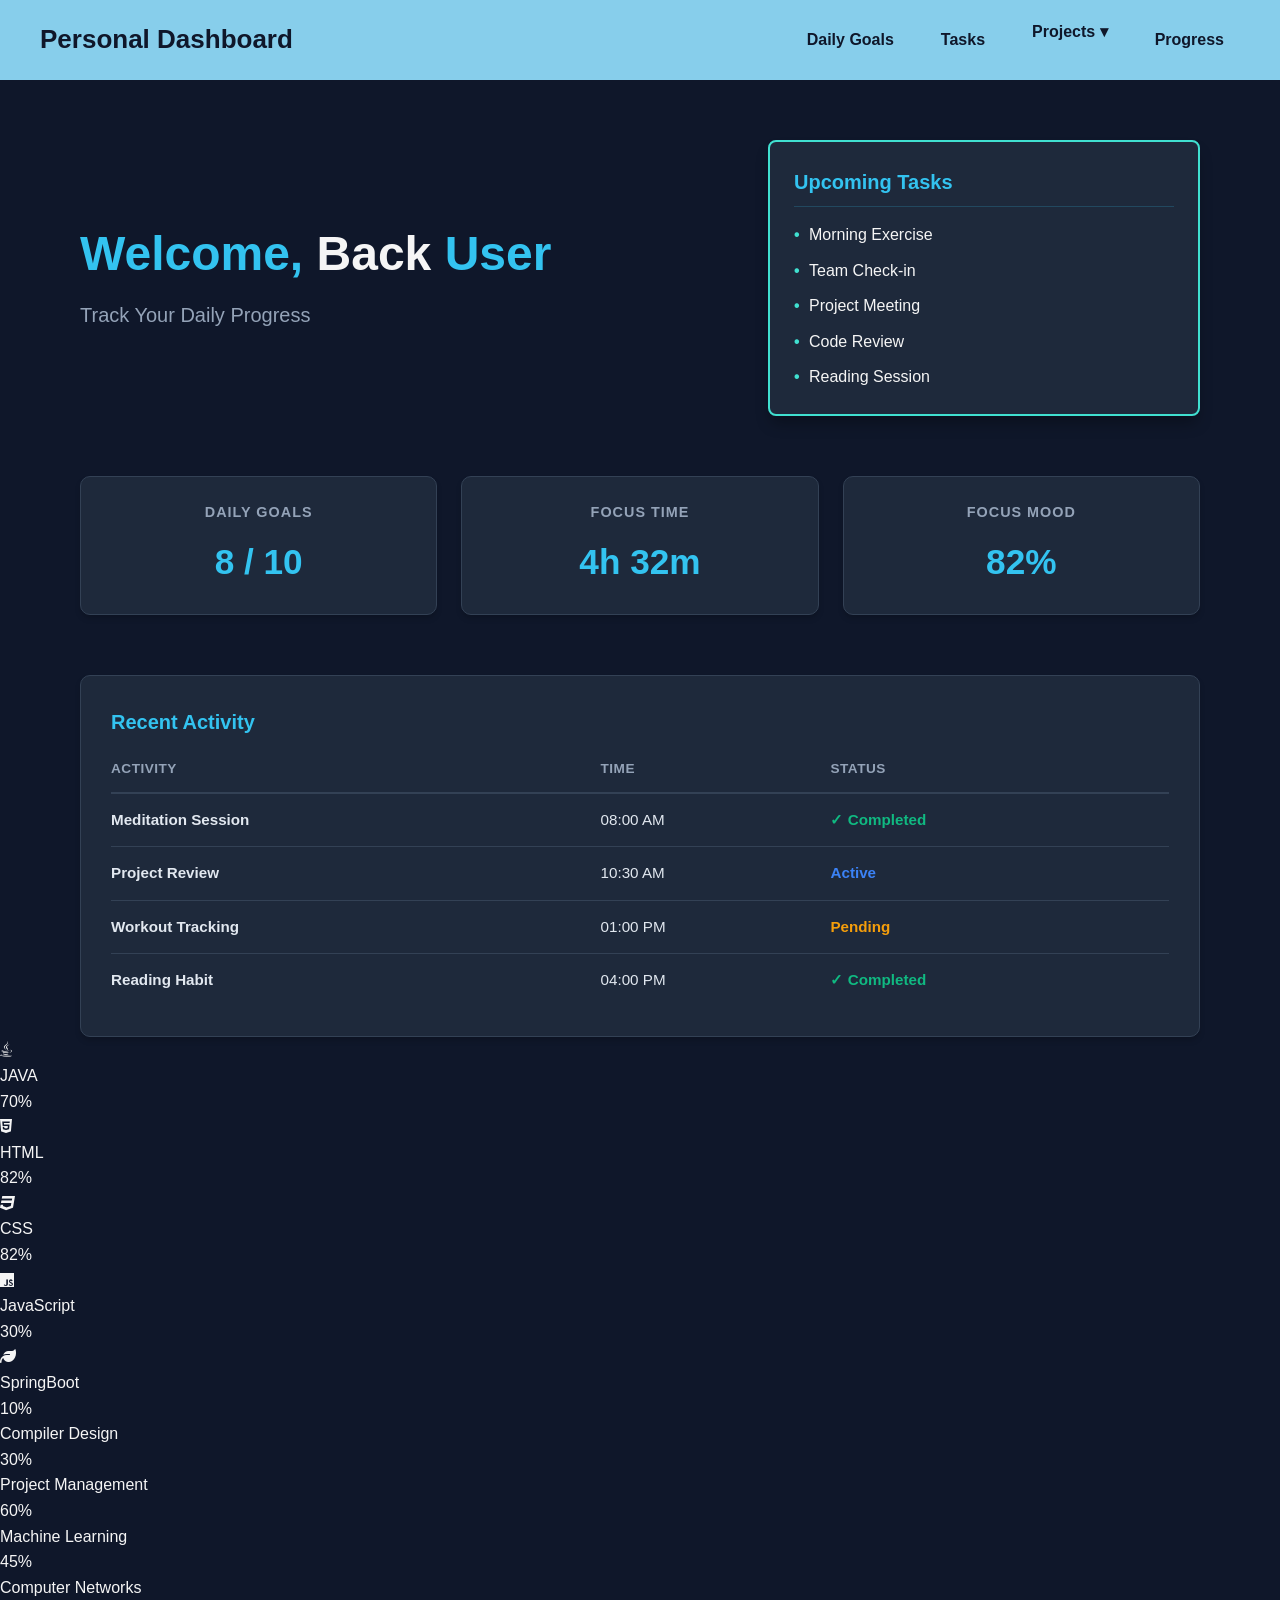
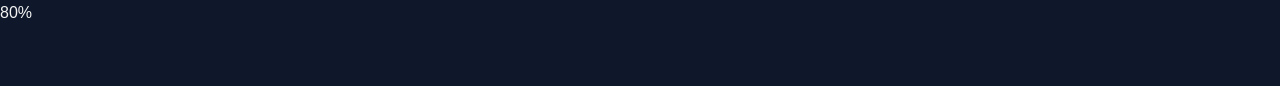
==== home.html @ 8117032b "update my dashboard with new changes and added the login page" ====
<!DOCTYPE html>
<html lang="en">
<head>
  <meta charset="UTF-8">
  <meta name="viewport" content="width=device-width, initial-scale=1.0">
  <title>Personal Placement Tracker</title>
  <link rel ="stylesheet" href="style.css">
  <link rel="stylesheet" href="https://cdnjs.cloudflare.com/ajax/libs/font-awesome/6.5.0/css/all.min.css">
</head>
<body>
  <header class="main">
      <div class="logo">
          <a id="btn-name">Personal Dashboard </a>
      </div>
      <nav class="nav-container">
        <a href="#DailyGoals" class="btn">Daily Goals</a>
        <a href="#Tasks" class="btn">Tasks</a>
        <div class="dropdown">
            <a href="#projects" class="btn dropdown-btn">Projects ▾</a>
            <div class="dropdown-content">
                <a href="https://ritesh-620.github.io/personalportfolio/" target="_blank">My Portfolio Website</a>
                <a href="#home">Personal Dashboard</a>
            </div>
        </div>
        <a href="#Progress" class="btn">Progress</a>
    </nav>
  </header>
  
  <section id="home" class="main-container">
        <div class="LEFT">
            <h1 class="intro">
                <span class="intro1">Welcome,</span>
                <span class="intro2">Back</span>
                <span class="intro3">User</span>
            </h1>
            <h2 class="text1">
                <span>Track Your Daily Progress</span>
            </h2>
        </div>

        <div class="RIGHT">
        <div class="Upcoming-Tasks">
            <h3>Upcoming Tasks</h3>
            <div class="task-list">
            <li>Morning Exercise</li>
            <li>Team Check-in</li>
            <li>Project Meeting</li>
            <li>Code Review</li>
            <li>Reading Session</li>
            </div>  
        </div>
        </div>
   </section>

  <section class="metrics-container">
    <div class="metric-card">
        <div class="metric-title">Daily Goals</div>
        <div class="metric-value">8 / 10</div>
    </div>

    <div class="metric-card">
        <div class="metric-title">Focus Time</div>
        <div class="metric-value">4h 32m</div>
    </div>

    <div class="metric-card">
        <div class="metric-title">Focus Mood</div>
        <div class="metric-value">82%</div>
    </div>
      
  </section>
  <div class="card activity-card">
    <h3>Recent Activity</h3>
    <table class="activity-table">
        <thead>
            <tr>
                <th>Activity</th>
                <th>Time</th>
                <th>Status</th>
            </tr>
        </thead>
        <tbody id="activityTableBody">
             <tr>
                <td>Meditation Session</td>
                <td>08:00 AM</td>
                <td>✓ Completed</td>
            </tr>
            <tr>
                <td>Project Review</td>
                <td>10:30 AM</td>
                <td>Active</td>
            </tr>
            <tr>
                <td>Workout Tracking</td>
                <td>01:00 PM</td>
                <td>Pending</td>
            </tr>
            <tr>
                <td>Reading Habit</td>
                <td>04:00 PM</td>
                <td>✓ Completed</td>
            </tr>
        </tbody>
    </table>
    </div>
    <div class="Progress">
        <div class="Coding-Progress">
           
           <div class="Java">
                <i class="fa-brands fa-java"></i>
                <p>JAVA</p>
                <div class="Progress-bar">70%</div>
                
            </div>
            <div class="Html">
                <i class="fa-brands fa-html5"></i>
                <p>HTML</p>
                <div class="Progress-bar">82%</div>
                
            </div>
            <div class="Css">
                <i class="fa-brands fa-css3"></i>
                 <p>CSS</p>
                <div class="Progress-bar">82%</div>
               
            </div>
            <div class="javascript">
                <i class="fa-brands fa-js"></i>
                <p>JavaScript</p>
                 <div class="Progress-bar">30%</div>
                
            </div>
            <div class="springboot">
                <i class="fa-solid fa-leaf"></i>
                <p>SpringBoot</p>
                <div class="Progress-bar">10%</div>
                
            </div>
        </div>
        <div class="Sem-subject-Progress">
            
            <div class="subject1">
                <p>Compiler Design</p>
                <div class="Progress-bar">30%</div>
            </div>
            <div class="subject2">
                <p>Project Management</p>
                <div class="Progress-bar">60%</div>
            </div>
            <div class="subject3">
                <p>Machine Learning</p>
                <div class="Progress-bar">45%</div>
            </div>
             <div class="subject4">
                <p>Computer Networks</p>
                <div class="Progress-bar">80%</div>
            </div>
        </div>
    </div>
  
  <script src="app.js"></script>
</body>
</html>
---- style.css ----
* {
    margin: 0;
    padding: 0;
    box-sizing: border-box;
}

body {
    background-color: #0F172A;
    color: whitesmoke;
    font-family: 'Inter', sans-serif;
    line-height: 1.6;
    padding-bottom: 60px;
}


.main {
    background-color: skyblue;
    height: 80px;
    display: flex;
    justify-content: space-between;
    align-items: center;
    padding: 0 40px;
}

.logo {
    color: #0F172A;
    font-size: 26px;
    font-weight: bold;
}

.logo a {
    text-decoration: none;
    color: #0F172A;
}

.nav-container {
    display: flex;
    gap: 15px;
}

.btn {
    padding: 8px 16px;
    font-size: 16px;
    font-weight: bold;
    text-decoration: none;
    color: #0F172A; 
    border-radius: 4px;
    transition: background-color 0.3s, color 0.3s;
}

.btn:hover {
    background-color: rgba(15, 23, 42, 0.15);
    color: #000000;
}


.main-container {
    display: grid;
    grid-template-columns: 1.2fr 0.8fr; 
    width: 100%;
    max-width: 1200px;
    margin: 0 auto;
    padding: 60px 40px 40px 40px;
    align-items: center;
    gap: 40px;
}

.intro {
    font-size: 48px;
    line-height: 1.2;
    margin-bottom: 16px;
}

.intro1, .intro3 {
    color: #33C3F0;
}

.text1 {
    font-size: 20px;
    color: #94A3B8;
    font-weight: 400;
}

.RIGHT {
    width: 100%;
}

.Upcoming-Tasks {
    background-color: #1E293B; 
    color: whitesmoke;
    border: 2px solid turquoise;
    border-radius: 8px;
    padding: 24px;
    width: 100%;
    box-shadow: 0 10px 15px -3px rgba(0, 0, 0, 0.3);
}

.Upcoming-Tasks h3 {
    font-size: 20px;
    margin-bottom: 15px;
    color: #33C3F0;
    border-bottom: 1px solid rgba(51, 195, 240, 0.2);
    padding-bottom: 8px;
}

.task-list {
    list-style: none;
    display: flex;
    flex-direction: column;
    gap: 10px;
}

.task-list li {
    font-size: 16px;
    padding-left: 15px;
    position: relative;
}

.task-list li::before {
    content: "•";
    color: turquoise;
    position: absolute;
    left: 0;
    font-weight: bold;
}


.metrics-container {
    display: grid;
    grid-template-columns: repeat(auto-fit, minmax(280px, 1fr));
    gap: 24px;
    max-width: 1200px;
    margin: 0 auto;
    padding: 20px 40px;
}

.metric-card {
    background-color: #1E293B; /* Standard subtle card panel background styling */
    color: whitesmoke;
    border: 1px solid #334155;
    border-radius: 10px;
    padding: 24px;
    text-align: center;
    box-shadow: 0 4px 6px -1px rgba(0, 0, 0, 0.2);
    transition: transform 0.2s ease;
}

.metric-card:hover {
    transform: translateY(-2px);
}

.metric-title {
    font-size: 0.9rem;
    color: #94A3B8;
    text-transform: uppercase;
    letter-spacing: 1px;
    font-weight: 600;
}

.metric-value {
    font-size: 2.2rem;
    font-weight: 700;
    margin-top: 10px;
    color: #33C3F0;
}


.activity-card {
    max-width: 1120px;
    margin: 40px auto 0 auto;
    background-color: #1E293B;
    border: 1px solid #334155;
    border-radius: 10px;
    padding: 30px;
    box-shadow: 0 4px 6px -1px rgba(0, 0, 0, 0.2);
}

.activity-card h3 {
    font-size: 20px;
    margin-bottom: 20px;
    color: #33C3F0;
}

.activity-table {
    width: 100%;
    border-collapse: collapse;
    text-align: left;
}

.activity-table th {
    font-size: 0.85rem;
    color: #94A3B8;
    text-transform: uppercase;
    letter-spacing: 0.5px;
    padding-bottom: 12px;
    border-bottom: 2px solid #334155;
}

.activity-table td {
    padding: 14px 0;
    font-size: 0.95rem;
    border-bottom: 1px solid #334155;
    color: #E2E8F0;
}

.activity-table tr:last-child td {
    border-bottom: none;
}


.dropdown {
    position: relative;
    display: inline-block;
}


.dropdown-content {
    display: none;
    position: absolute;
    background-color: #1E293B; 
    min-width: 200px;
    box-shadow: 0px 8px 16px 0px rgba(0,0,0,0.4);
    border: 1px solid #334155;
    border-radius: 6px;
    z-index: 100;
    margin-top: 5px;
    overflow: hidden;
}

.dropdown-content a {
    color: #E2E8F0;
    padding: 12px 16px;
    text-dash-style: none;
    text-decoration: none;
    display: block;
    font-size: 14px;
    font-weight: 500;
    transition: background-color 0.2s, color 0.2s;
}

.dropdown-content a:hover {
    background-color: #334155;
    color: #33C3F0; 
}
.dropdown:hover .dropdown-content {
    display: block;
}

.dropdown:hover .dropdown-btn {
    background-color: rgba(15, 23, 42, 0.1);
}
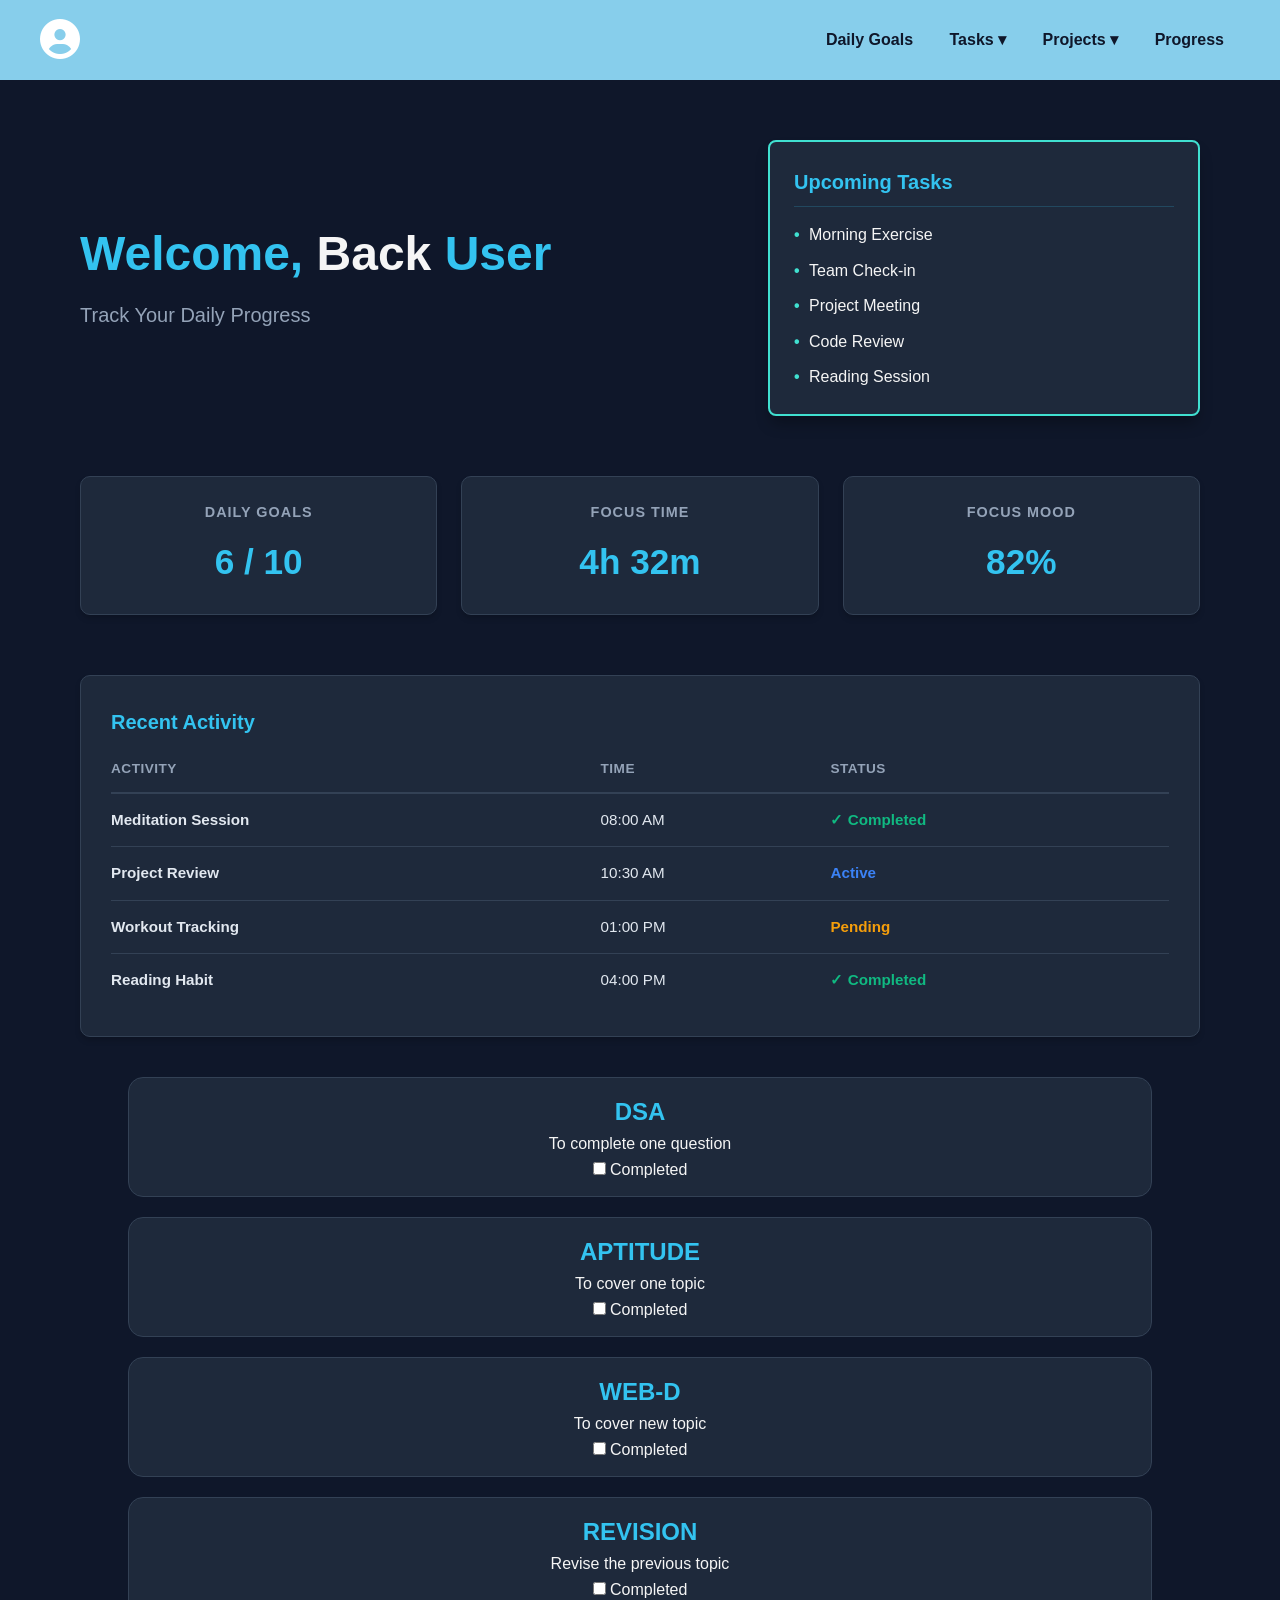
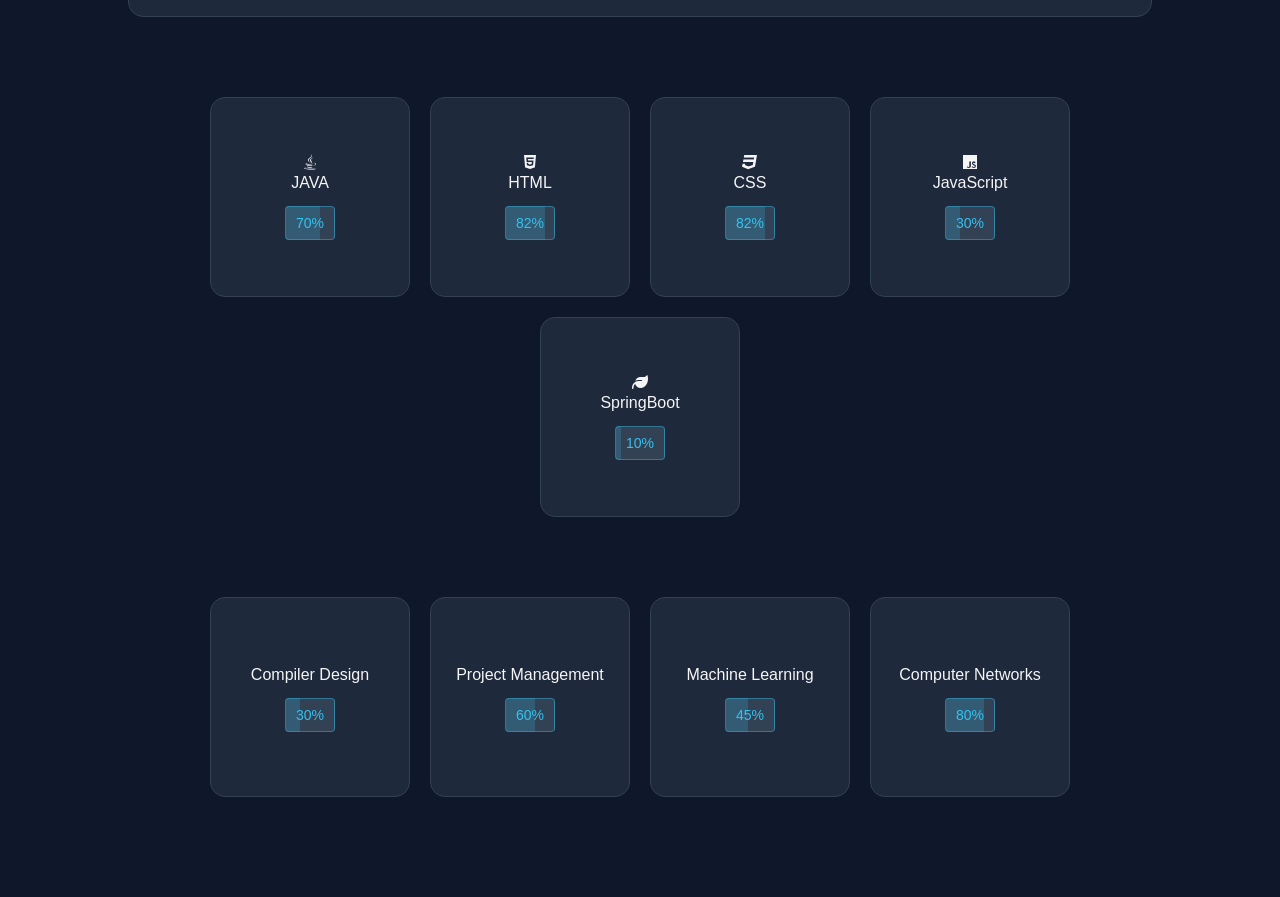
==== commit 875a6f81: "make some new changes with js" ====
--- a/home.html
+++ b/home.html
@@ -1,20 +1,28 @@
-<!DOCTYPE html>
+<!DOCTYPE html><!DOCTYPE html>
 <html lang="en">
 <head>
   <meta charset="UTF-8">
   <meta name="viewport" content="width=device-width, initial-scale=1.0">
   <title>Personal Placement Tracker</title>
-  <link rel ="stylesheet" href="style.css">
+  <link rel="stylesheet" href="style.css">
   <link rel="stylesheet" href="https://cdnjs.cloudflare.com/ajax/libs/font-awesome/6.5.0/css/all.min.css">
 </head>
 <body>
   <header class="main">
-      <div class="logo">
-          <a id="btn-name">Personal Dashboard </a>
-      </div>
+        <div class="profile">
+        <i class="fa-solid fa-circle-user"></i>
+        </div>
       <nav class="nav-container">
         <a href="#DailyGoals" class="btn">Daily Goals</a>
-        <a href="#Tasks" class="btn">Tasks</a>
+        <div class="dropdown">
+            <a href="#Tasks" class="btn">Tasks ▾</a>
+            <div class="dropdown-content">
+             <a href="#dsa">DSA</a>
+             <a href="#aptitude">Apptitude</a>
+             <a href="#web-d">Web-D</a>
+             <a href="#revision">Revision</a>
+            </div>
+        </div>
         <div class="dropdown">
             <a href="#projects" class="btn dropdown-btn">Projects ▾</a>
             <div class="dropdown-content">
@@ -41,13 +49,13 @@
         <div class="RIGHT">
         <div class="Upcoming-Tasks">
             <h3>Upcoming Tasks</h3>
-            <div class="task-list">
-            <li>Morning Exercise</li>
-            <li>Team Check-in</li>
-            <li>Project Meeting</li>
-            <li>Code Review</li>
-            <li>Reading Session</li>
-            </div>  
+            <ul class="task-list">
+                <li>Morning Exercise</li>
+                <li>Team Check-in</li>
+                <li>Project Meeting</li>
+                <li>Code Review</li>
+                <li>Reading Session</li>
+            </ul>  
         </div>
         </div>
    </section>
@@ -71,74 +79,104 @@
   </section>
   <div class="card activity-card">
     <h3>Recent Activity</h3>
-    <table class="activity-table">
-        <thead>
-            <tr>
-                <th>Activity</th>
-                <th>Time</th>
-                <th>Status</th>
-            </tr>
-        </thead>
-        <tbody id="activityTableBody">
-             <tr>
-                <td>Meditation Session</td>
-                <td>08:00 AM</td>
-                <td>✓ Completed</td>
-            </tr>
-            <tr>
-                <td>Project Review</td>
-                <td>10:30 AM</td>
-                <td>Active</td>
-            </tr>
-            <tr>
-                <td>Workout Tracking</td>
-                <td>01:00 PM</td>
-                <td>Pending</td>
-            </tr>
-            <tr>
-                <td>Reading Habit</td>
-                <td>04:00 PM</td>
-                <td>✓ Completed</td>
-            </tr>
-        </tbody>
-    </table>
-    </div>
-    <div class="Progress">
+    <div style="overflow-x: auto;">
+        <table class="activity-table">
+            <thead>
+                <tr>
+                    <th>Activity</th>
+                    <th>Time</th>
+                    <th>Status</th>
+                </tr>
+            </thead>
+            <tbody id="activityTableBody">
+                 <tr>
+                    <td>Meditation Session</td>
+                    <td>08:00 AM</td>
+                    <td>✓ Completed</td>
+                </tr>
+                <tr>
+                    <td>Project Review</td>
+                    <td>10:30 AM</td>
+                    <td>Active</td>
+                </tr>
+                <tr>
+                    <td>Workout Tracking</td>
+                    <td>01:00 PM</td>
+                    <td>Pending</td>
+                </tr>
+                <tr>
+                    <td>Reading Habit</td>
+                    <td>04:00 PM</td>
+                    <td>✓ Completed</td>
+                </tr>
+            </tbody>
+        </table>
+    </div>
+    </div>
+    <div class="Tasks" id="Tasks">
+        <div class="dsa" id="dsa">
+            <h2>DSA</h2>
+            <p>To complete one question</p>
+            <div class="task">
+                <input type="checkbox" id="check1">
+                <label for="check1">Completed</label>
+            </div>
+        </div>
+        <div class="aptitude" id="aptitude">
+            <h2>APTITUDE</h2>
+            <p>To cover one topic</p>
+            <div class="task">
+                <input type="checkbox" id="check2">
+                <label for="check2">Completed</label>
+            </div>
+        </div>
+        <div class="web-d" id="web-d">
+            <h2>WEB-D</h2>
+            <p>To cover new topic</p>
+            <div class="task">
+                <input type="checkbox" id="check3">
+                <label for="check3">Completed</label>
+            </div>
+        </div>
+        <div class="revision" id="revision">
+            <h2>REVISION</h2>
+            <p>Revise the previous topic</p>
+            <div class="task">
+                <input type="checkbox" id="check4">
+                <label for="check4">Completed</label>
+            </div>
+        </div>
+    </div>
+    <div class="Progress" id="Progress">
+
         <div class="Coding-Progress">
-           
            <div class="Java">
                 <i class="fa-brands fa-java"></i>
                 <p>JAVA</p>
                 <div class="Progress-bar">70%</div>
-                
             </div>
             <div class="Html">
                 <i class="fa-brands fa-html5"></i>
                 <p>HTML</p>
                 <div class="Progress-bar">82%</div>
-                
             </div>
             <div class="Css">
                 <i class="fa-brands fa-css3"></i>
                  <p>CSS</p>
                 <div class="Progress-bar">82%</div>
-               
             </div>
             <div class="javascript">
                 <i class="fa-brands fa-js"></i>
                 <p>JavaScript</p>
                  <div class="Progress-bar">30%</div>
-                
             </div>
             <div class="springboot">
                 <i class="fa-solid fa-leaf"></i>
                 <p>SpringBoot</p>
                 <div class="Progress-bar">10%</div>
-                
             </div>
         </div>
         <div class="Sem-subject-Progress">
-            
             <div class="subject1">
                 <p>Compiler Design</p>
                 <div class="Progress-bar">30%</div>
--- a/style.css
+++ b/style.css
@@ -11,8 +11,6 @@
     line-height: 1.6;
     padding-bottom: 60px;
 }
-
-
 .main {
     background-color: skyblue;
     height: 80px;
@@ -21,21 +19,9 @@
     align-items: center;
     padding: 0 40px;
 }
-
-.logo {
-    color: #0F172A;
-    font-size: 26px;
-    font-weight: bold;
-}
-
-.logo a {
-    text-decoration: none;
-    color: #0F172A;
-}
-
-.nav-container {
-    display: flex;
-    gap: 15px;
+.profile i{
+  color:white;
+  font-size:  40px;
 }
 
 .btn {
@@ -135,7 +121,7 @@
 }
 
 .metric-card {
-    background-color: #1E293B; /* Standard subtle card panel background styling */
+    background-color: #1E293B; 
     color: whitesmoke;
     border: 1px solid #334155;
     border-radius: 10px;
@@ -230,7 +216,7 @@
 .dropdown-content a {
     color: #E2E8F0;
     padding: 12px 16px;
-    text-dash-style: none;
+    text-emphasis-style: none;
     text-decoration: none;
     display: block;
     font-size: 14px;
@@ -248,4 +234,110 @@
 
 .dropdown:hover .dropdown-btn {
     background-color: rgba(15, 23, 42, 0.1);
+}
+
+.Coding-Progress{
+    display: flex;
+    flex-wrap: wrap;
+    justify-content: center;
+    gap: 20px;
+    padding: 40px 10%;
+}
+.Java,.Html,.Css,.javascript,.springboot{
+    height: 200px;
+    width: 200px;
+    background-color: #1E293B;
+    border: 1px solid #334155;
+    border-radius: 15px;
+    display: flex;
+    flex-direction: column;
+    justify-content: center;
+    align-items: center;
+}
+.Sem-subject-Progress{
+    display: flex;
+    flex-wrap: wrap;
+    justify-content: center;
+    gap: 20px;
+    padding: 40px 10%;
+}
+.subject1,.subject2,.subject3,.subject4,.subject5{
+    height: 200px;
+    width: 200px;
+    background-color: #1E293B;
+    border: 1px solid #334155;
+    border-radius: 15px;
+    display: flex;
+    flex-direction: column;
+    justify-content: center;
+    align-items: center;
+}
+.Progress-bar{
+    margin-top: 10px;
+    padding: 5px 10px;
+    background-color: #334155;
+    color: #33C3F0;
+    border-radius: 4px;
+    font-size: 14px;
+    font-weight: 500;
+}
+.Tasks{
+    display: flex;
+    flex-direction: column;
+    justify-content: center;
+    gap: 20px;
+    padding: 40px 10%;
+}
+.dsa,.aptitude,.web-d,.revision{
+    height: 120px;
+    width: 100%;
+    background-color: #1E293B;
+    border: 1px solid #334155;
+    border-radius: 15px;
+    display: flex;
+    flex-direction: column;
+    justify-content: center;
+    align-items: center;
+}
+h2{
+    color: #33C3F0;
+}
+input[type="checkbox"]:checked + label{
+  text-decoration: line-through;
+  color: gray;
+}
+
+@media (max-width: 768px) {
+    .main {
+        padding: 0 15px;
+    }
+    .nav-container {
+        display: flex;
+        gap: 5px;
+    }
+    .btn {
+        padding: 6px 10px;
+        font-size: 13px;
+    }
+    .dropdown-content {
+        min-width: 130px;
+    }
+    .main-container {
+        grid-template-columns: 1fr;
+        padding: 30px 20px;
+        gap: 20px;
+    }
+    .intro {
+        font-size: 32px;
+    }
+    .metrics-container {
+        padding: 10px 20px;
+    }
+    .activity-card {
+        margin: 20px;
+        padding: 15px;
+    }
+    .Tasks, .Coding-Progress, .Sem-subject-Progress {
+        padding: 20px 5%;
+    }
 }
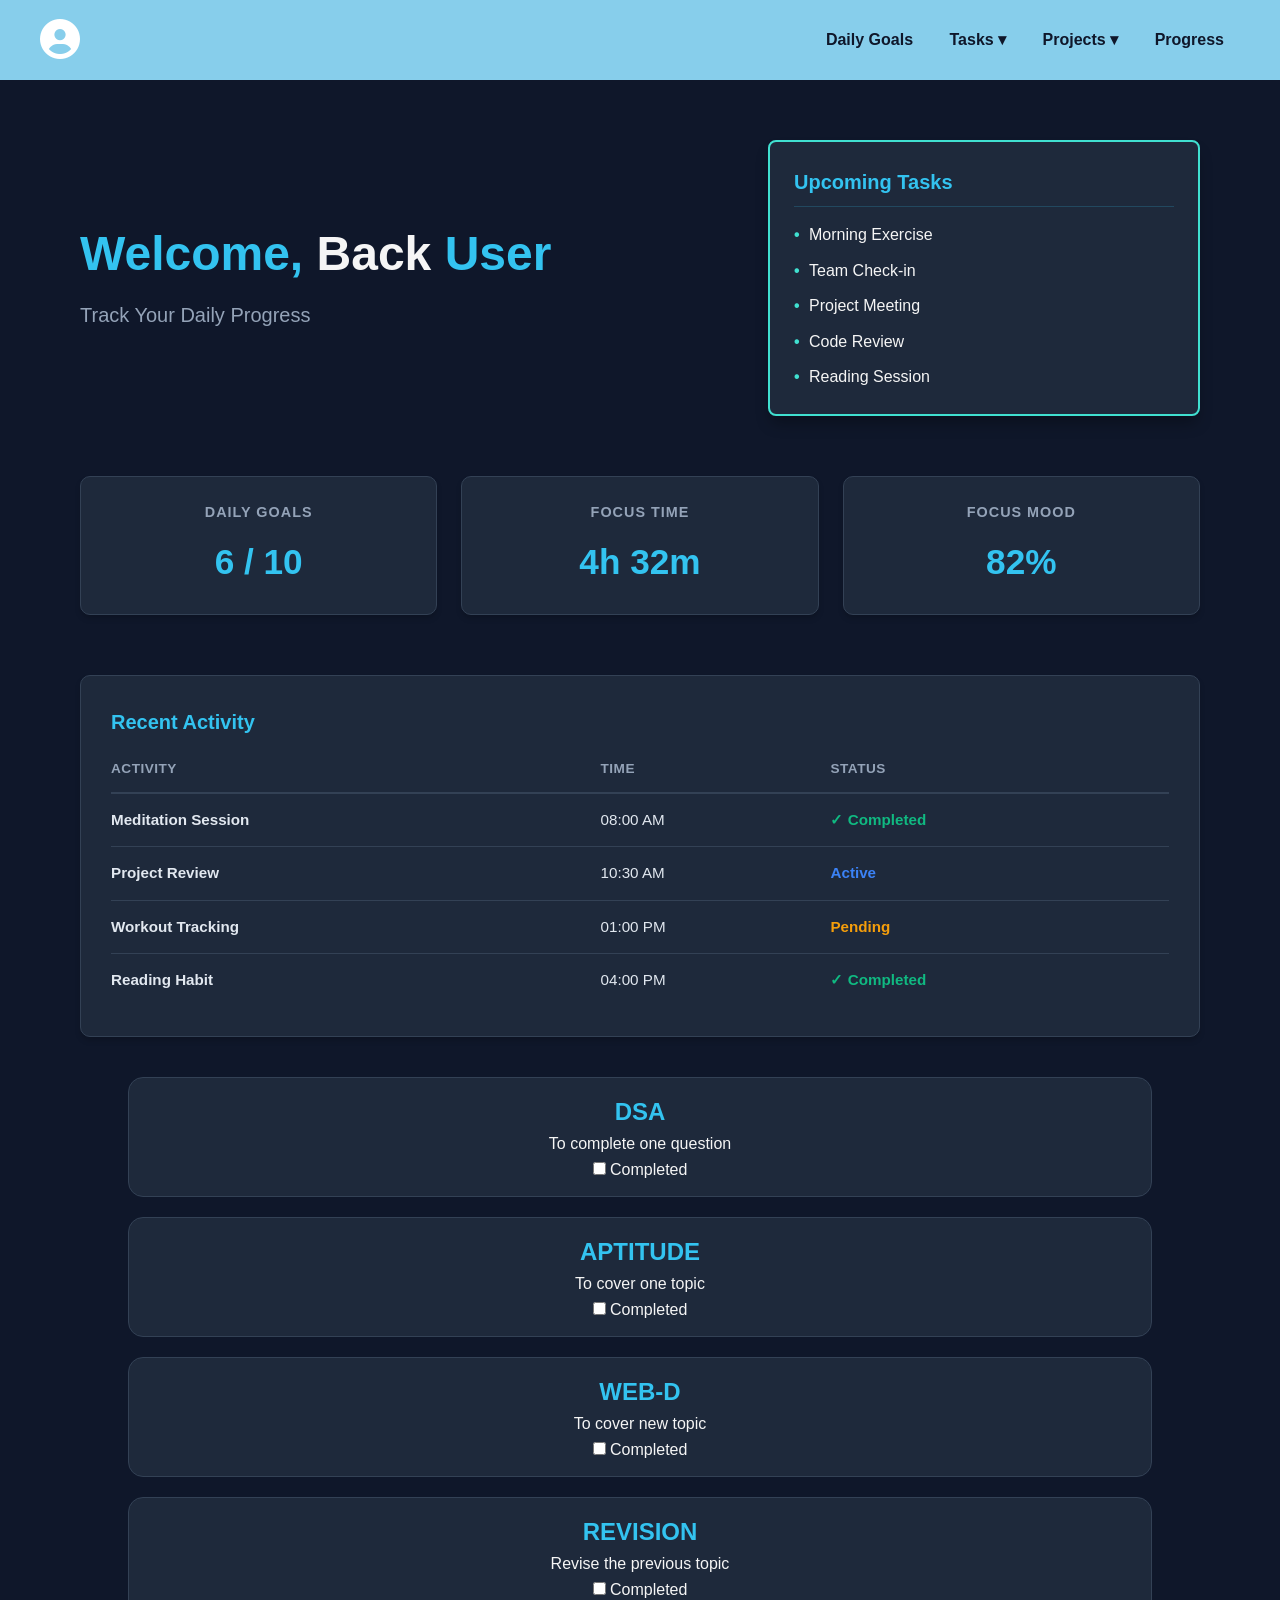
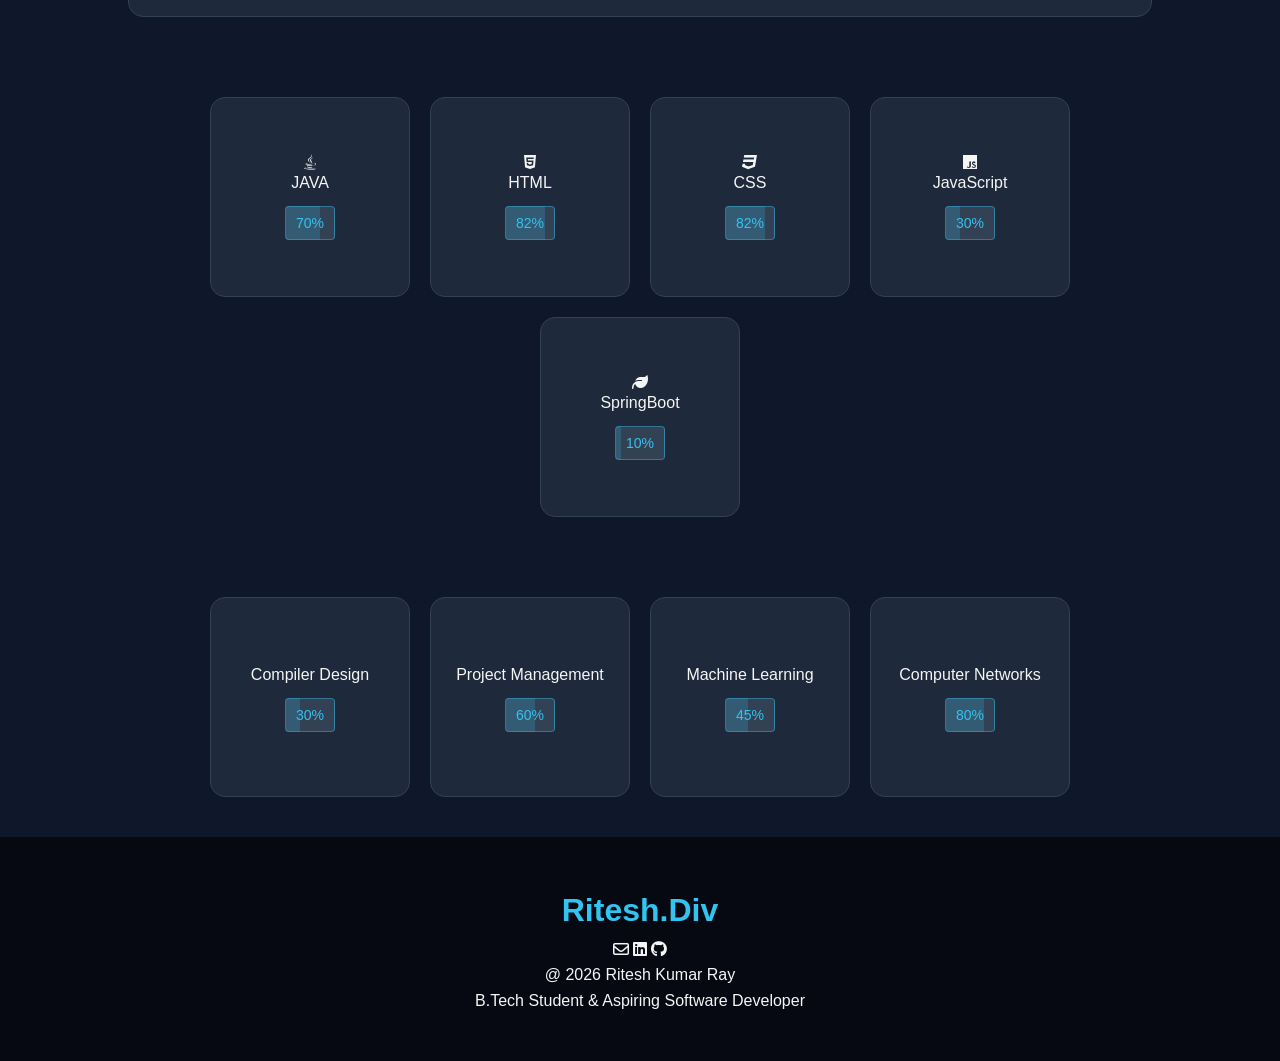
==== commit 274737a7: "add the footer section" ====
--- a/home.html
+++ b/home.html
@@ -9,7 +9,7 @@
 </head>
 <body>
   <header class="main">
-        <div class="profile">
+        <div class="profile" onclick="openSidebar()">
         <i class="fa-solid fa-circle-user"></i>
         </div>
       <nav class="nav-container">
@@ -195,7 +195,34 @@
             </div>
         </div>
     </div>
-  
+     <footer class="footer-section">
+        <div class="foot-sec1">
+            <a ><h1>Ritesh.Div</h1></a>
+        </div>
+        <div class="foot-sec2">
+            <a><i class="fa-regular fa-envelope"></i></a>
+            <a><i class="fa-brands fa-linkedin"></i></a>
+            <a><i class="fa-brands fa-github"></i></a>
+        </div>
+        <div class="foot-sec3">
+            <p>@ 2026 Ritesh Kumar Ray</p>
+            <p>B.Tech Student & Aspiring Software Developer</p>
+        </div>
+    </footer>
+
+<div id="sidebar" class="sidebar">
+    <div class="profile">
+        <i class="fa-solid fa-circle-user"></i>
+        </div>
+    <h3>Profile</h3>
+
+    <button onclick="logout()">Logout
+    <i class="fa-solid fa-right-from-bracket"></i>
+    </button>
+
+</div>
+
+<div id="overlay" onclick="closeSidebar()"></div>
   <script src="app.js"></script>
 </body>
 </html>
--- a/style.css
+++ b/style.css
@@ -9,7 +9,7 @@
     color: whitesmoke;
     font-family: 'Inter', sans-serif;
     line-height: 1.6;
-    padding-bottom: 60px;
+   
 }
 .main {
     background-color: skyblue;
@@ -340,4 +340,51 @@
     .Tasks, .Coding-Progress, .Sem-subject-Progress {
         padding: 20px 5%;
     }
+}
+
+.footer-section{
+    background-color: #00000099;
+    padding: 48px 16px;
+    justify-content: center;
+    align-items: center;
+    flex-direction: column;
+    text-align: center;
+}
+.foot-sec1 h1{
+    color: #33C3F0;
+}
+.foot-sec2 a{
+  gap: 10px;
+}
+
+.sidebar{
+  position:fixed;
+  top:0;
+  left:-250px;
+  width:250px;
+  height:100%;
+  background:#1E293B;
+  color:white;
+  padding:20px;
+  transition:0.3s;
+  z-index:1000;
+}
+
+.sidebar.active{
+  left:0;
+}
+
+#overlay{
+  position:fixed;
+  top:0;
+  left:0;
+  width:100%;
+  height:100%;
+  background:rgba(0,0,0,0.5);
+  display:none;
+  z-index:999;
+}
+
+#overlay.active{
+  display:block;
 }
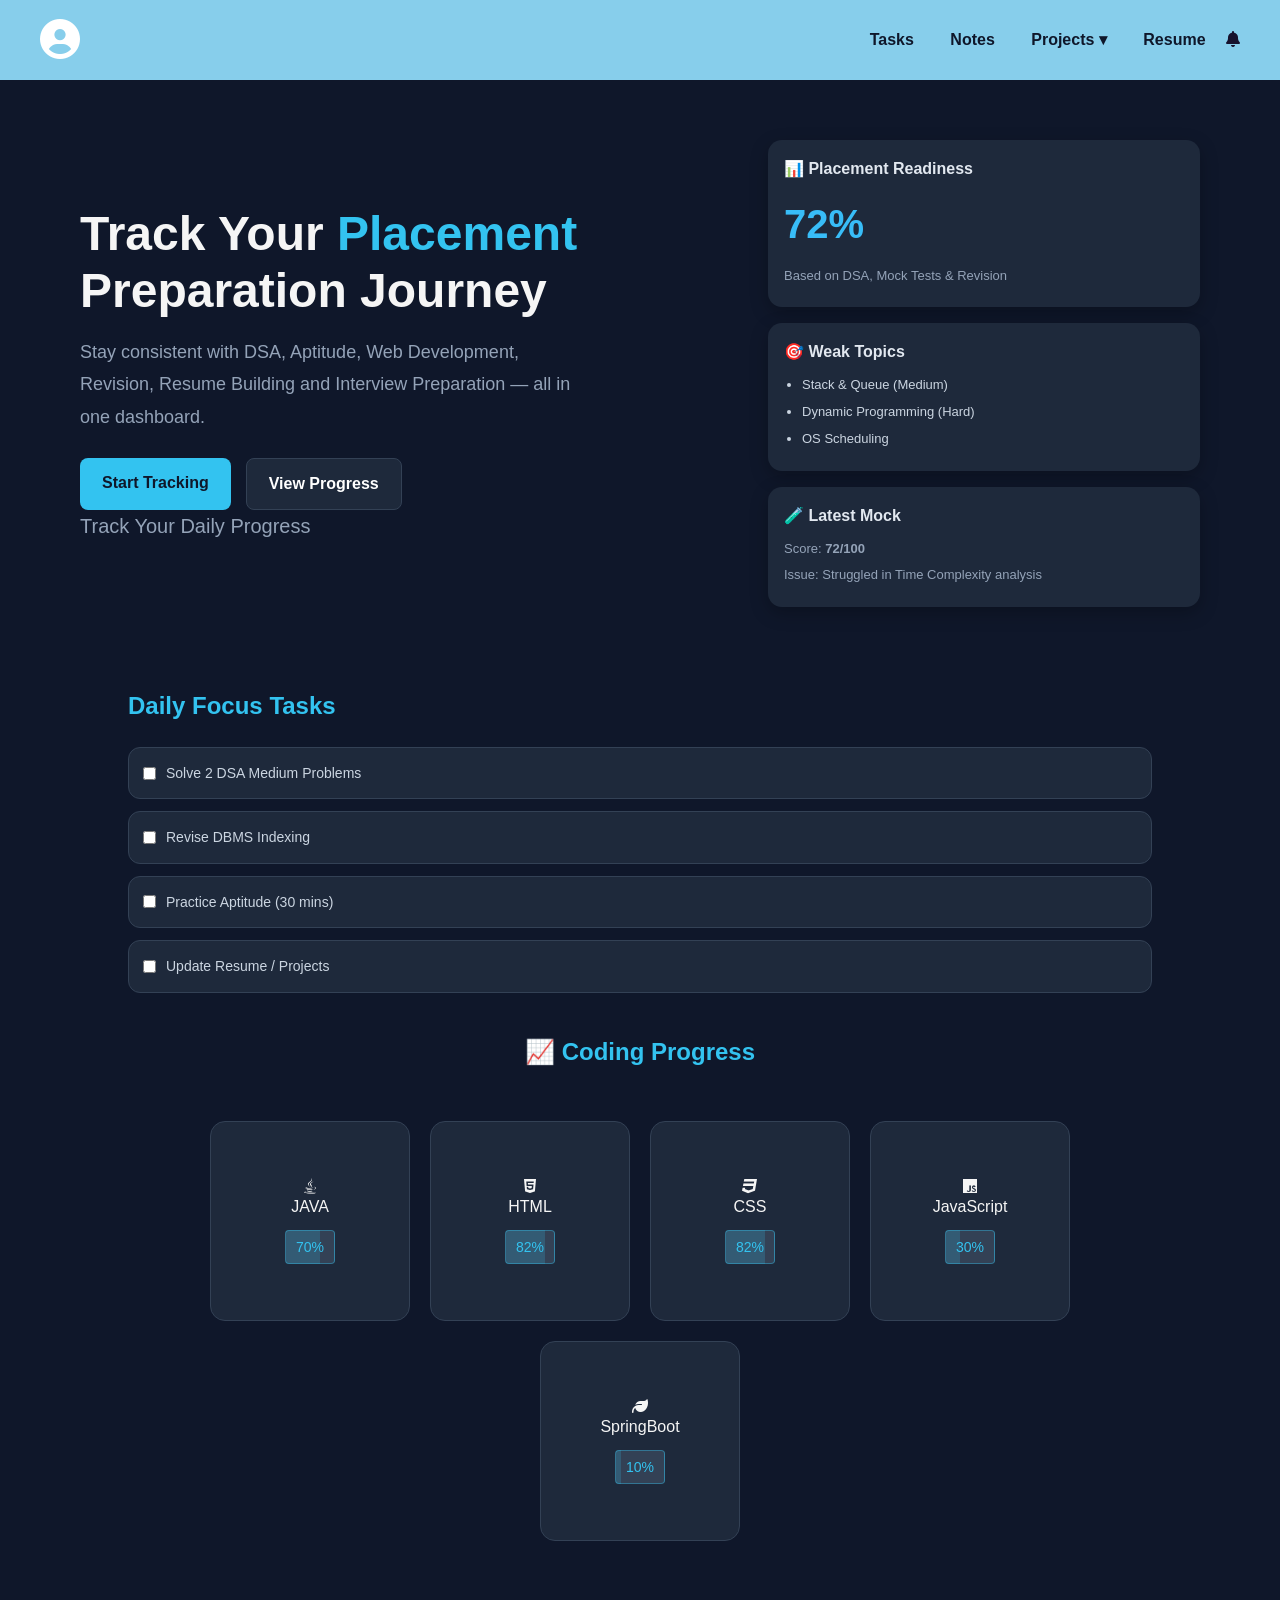
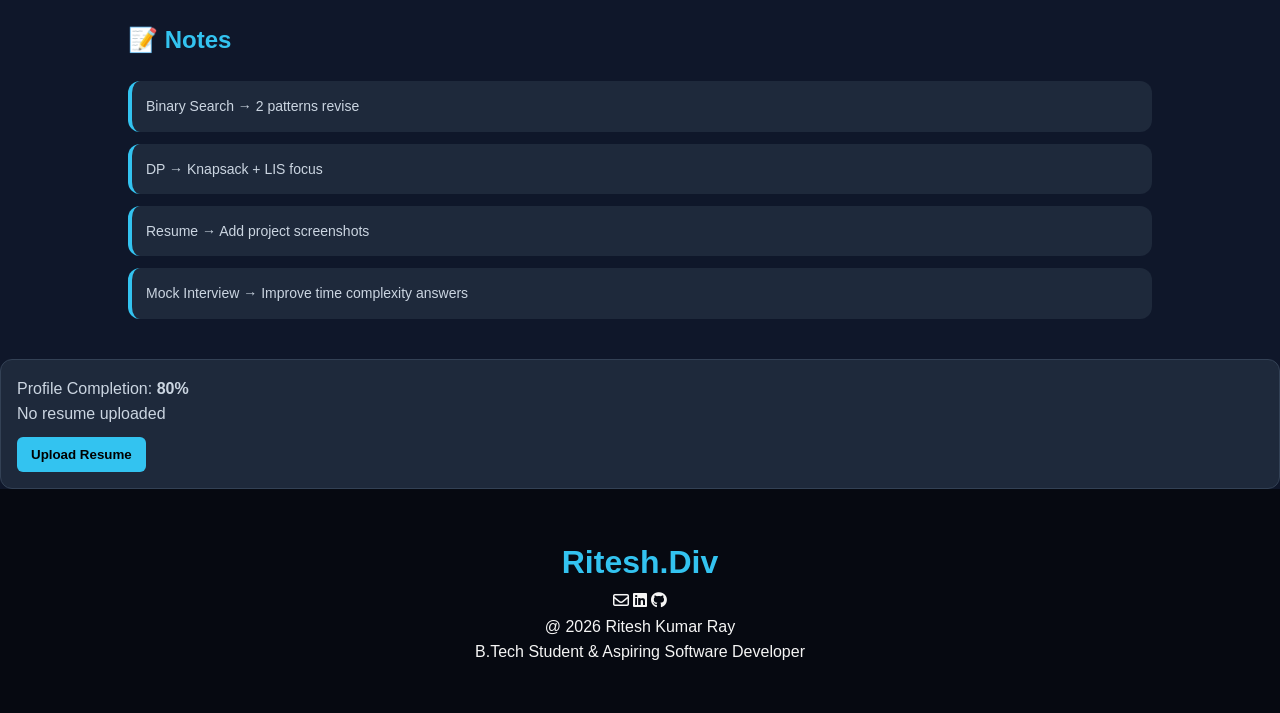
==== commit 19d0eac5: "add the forgot password part in the login sectin and set logout downward bottom to the page" ====
--- a/home.html
+++ b/home.html
@@ -3,7 +3,7 @@
 <head>
   <meta charset="UTF-8">
   <meta name="viewport" content="width=device-width, initial-scale=1.0">
-  <title>Personal Placement Tracker</title>
+  <title>PrepTrack</title>
   <link rel="stylesheet" href="style.css">
   <link rel="stylesheet" href="https://cdnjs.cloudflare.com/ajax/libs/font-awesome/6.5.0/css/all.min.css">
 </head>
@@ -13,142 +13,92 @@
         <i class="fa-solid fa-circle-user"></i>
         </div>
       <nav class="nav-container">
-        <a href="#DailyGoals" class="btn">Daily Goals</a>
-        <div class="dropdown">
-            <a href="#Tasks" class="btn">Tasks ▾</a>
-            <div class="dropdown-content">
-             <a href="#dsa">DSA</a>
-             <a href="#aptitude">Apptitude</a>
-             <a href="#web-d">Web-D</a>
-             <a href="#revision">Revision</a>
-            </div>
-        </div>
+        <a href="#Tasks" class="btn">Tasks</a>
+        <a href="#Notes" class="btn">Notes</a>
         <div class="dropdown">
             <a href="#projects" class="btn dropdown-btn">Projects ▾</a>
             <div class="dropdown-content">
                 <a href="https://ritesh-620.github.io/personalportfolio/" target="_blank">My Portfolio Website</a>
-                <a href="#home">Personal Dashboard</a>
+                <a href="#home">PrepTrack</a>
             </div>
         </div>
-        <a href="#Progress" class="btn">Progress</a>
+        <a href="#Resume" class="btn">Resume</a>
+       <i class="fa-solid fa-bell" style="color: rgb(22, 18, 45);"></i>
     </nav>
   </header>
   
   <section id="home" class="main-container">
-        <div class="LEFT">
+        <div class="LEFT"> 
             <h1 class="intro">
-                <span class="intro1">Welcome,</span>
-                <span class="intro2">Back</span>
-                <span class="intro3">User</span>
+                Track Your <span class="intro1">Placement</span><br>
+                Preparation Journey
             </h1>
+
+            <p class="hero-description">
+                Stay consistent with DSA, Aptitude, Web Development,
+                Revision, Resume Building and Interview Preparation —
+                all in one dashboard.
+            </p>
+
+            <div class="hero-buttons">
+                <a href="#Tasks" class="hero-btn">Start Tracking</a>
+                <a href="#Progress" class="hero-btn secondary-btn">View Progress</a>
+            </div>
             <h2 class="text1">
                 <span>Track Your Daily Progress</span>
             </h2>
         </div>
 
-        <div class="RIGHT">
-        <div class="Upcoming-Tasks">
-            <h3>Upcoming Tasks</h3>
-            <ul class="task-list">
-                <li>Morning Exercise</li>
-                <li>Team Check-in</li>
-                <li>Project Meeting</li>
-                <li>Code Review</li>
-                <li>Reading Session</li>
-            </ul>  
-        </div>
+        <div class="right-panel">
+            <div class="card">
+                <h3>📊 Placement Readiness</h3>
+                <div class="big-score">72%</div>
+                <p>Based on DSA, Mock Tests & Revision</p>
+            </div>
+            <div class="card">
+            <h3>🎯 Weak Topics</h3>
+            <ul>
+                <li>Stack & Queue (Medium)</li>
+                <li>Dynamic Programming (Hard)</li>
+                <li>OS Scheduling</li>
+            </ul>
+            </div>
+            <div class="card">
+                <h3>🧪 Latest Mock</h3>
+                <p>Score: <b>72/100</b></p>
+                <p>Issue: Struggled in Time Complexity analysis</p>
+            </div>
         </div>
    </section>
 
-  <section class="metrics-container">
-    <div class="metric-card">
-        <div class="metric-title">Daily Goals</div>
-        <div class="metric-value">8 / 10</div>
+    <div class="Tasks" id="Tasks">
+
+        <h2>Daily Focus Tasks</h2>
+
+        <div class="task-card">
+            <input type="checkbox" id="t1">
+            <label for="t1">Solve 2 DSA Medium Problems</label>
+        </div>
+
+        <div class="task-card">
+            <input type="checkbox" id="t2">
+            <label for="t2">Revise DBMS Indexing</label>
+        </div>
+
+        <div class="task-card">
+            <input type="checkbox" id="t3">
+            <label for="t3">Practice Aptitude (30 mins)</label>
+        </div>
+
+        <div class="task-card">
+            <input type="checkbox" id="t4">
+            <label for="t4">Update Resume / Projects</label>
+        </div>
+
     </div>
 
-    <div class="metric-card">
-        <div class="metric-title">Focus Time</div>
-        <div class="metric-value">4h 32m</div>
-    </div>
-
-    <div class="metric-card">
-        <div class="metric-title">Focus Mood</div>
-        <div class="metric-value">82%</div>
-    </div>
-      
-  </section>
-  <div class="card activity-card">
-    <h3>Recent Activity</h3>
-    <div style="overflow-x: auto;">
-        <table class="activity-table">
-            <thead>
-                <tr>
-                    <th>Activity</th>
-                    <th>Time</th>
-                    <th>Status</th>
-                </tr>
-            </thead>
-            <tbody id="activityTableBody">
-                 <tr>
-                    <td>Meditation Session</td>
-                    <td>08:00 AM</td>
-                    <td>✓ Completed</td>
-                </tr>
-                <tr>
-                    <td>Project Review</td>
-                    <td>10:30 AM</td>
-                    <td>Active</td>
-                </tr>
-                <tr>
-                    <td>Workout Tracking</td>
-                    <td>01:00 PM</td>
-                    <td>Pending</td>
-                </tr>
-                <tr>
-                    <td>Reading Habit</td>
-                    <td>04:00 PM</td>
-                    <td>✓ Completed</td>
-                </tr>
-            </tbody>
-        </table>
-    </div>
-    </div>
-    <div class="Tasks" id="Tasks">
-        <div class="dsa" id="dsa">
-            <h2>DSA</h2>
-            <p>To complete one question</p>
-            <div class="task">
-                <input type="checkbox" id="check1">
-                <label for="check1">Completed</label>
-            </div>
-        </div>
-        <div class="aptitude" id="aptitude">
-            <h2>APTITUDE</h2>
-            <p>To cover one topic</p>
-            <div class="task">
-                <input type="checkbox" id="check2">
-                <label for="check2">Completed</label>
-            </div>
-        </div>
-        <div class="web-d" id="web-d">
-            <h2>WEB-D</h2>
-            <p>To cover new topic</p>
-            <div class="task">
-                <input type="checkbox" id="check3">
-                <label for="check3">Completed</label>
-            </div>
-        </div>
-        <div class="revision" id="revision">
-            <h2>REVISION</h2>
-            <p>Revise the previous topic</p>
-            <div class="task">
-                <input type="checkbox" id="check4">
-                <label for="check4">Completed</label>
-            </div>
-        </div>
-    </div>
     <div class="Progress" id="Progress">
-
+        <h2>📈 Coding Progress</h2>
         <div class="Coding-Progress">
            <div class="Java">
                 <i class="fa-brands fa-java"></i>
@@ -176,26 +126,29 @@
                 <div class="Progress-bar">10%</div>
             </div>
         </div>
-        <div class="Sem-subject-Progress">
-            <div class="subject1">
-                <p>Compiler Design</p>
-                <div class="Progress-bar">30%</div>
-            </div>
-            <div class="subject2">
-                <p>Project Management</p>
-                <div class="Progress-bar">60%</div>
-            </div>
-            <div class="subject3">
-                <p>Machine Learning</p>
-                <div class="Progress-bar">45%</div>
-            </div>
-             <div class="subject4">
-                <p>Computer Networks</p>
-                <div class="Progress-bar">80%</div>
-            </div>
-        </div>
     </div>
-     <footer class="footer-section">
+    
+    <div class="Notes" id="Notes">
+        <h2>📝 Notes</h2>
+
+        <div class="note-card">Binary Search → 2 patterns revise</div>
+        <div class="note-card">DP → Knapsack + LIS focus</div>
+        <div class="note-card">Resume → Add project screenshots</div>
+        <div class="note-card">Mock Interview → Improve time complexity answers</div>
+    </div>
+
+    <div class="resume-card" id="Resume">
+        <p>Profile Completion: <b>80%</b></p>
+        <p id="resume-status">No resume uploaded</p>
+
+        <input type="file" id="resumeUpload" accept="application/pdf" hidden>
+
+        <button id="resumeBtn" onclick="handleResumeClick()">
+            Upload Resume
+        </button>
+    </div>
+
+    <footer class="footer-section">
         <div class="foot-sec1">
             <a ><h1>Ritesh.Div</h1></a>
         </div>
@@ -204,25 +157,27 @@
             <a><i class="fa-brands fa-linkedin"></i></a>
             <a><i class="fa-brands fa-github"></i></a>
         </div>
-        <div class="foot-sec3">
-            <p>@ 2026 Ritesh Kumar Ray</p>
-            <p>B.Tech Student & Aspiring Software Developer</p>
-        </div>
+    <div class="foot-sec3">
+        <p>@ 2026 Ritesh Kumar Ray</p>
+        <p>B.Tech Student & Aspiring Software Developer</p>
+    </div>
     </footer>
 
-<div id="sidebar" class="sidebar">
-    <div class="profile">
-        <i class="fa-solid fa-circle-user"></i>
+    <div id="sidebar" class="sidebar">
+        <div class="profile">
+            <i class="fa-solid fa-circle-user"></i>
         </div>
-    <h3>Profile</h3>
+        <h3>Ritesh Kumar Ray</h3>
+        <div class="sidebar-end">
+            <button  class="logout" onclick="logout()">
+                Logout
+                <i class="fa-solid fa-right-from-bracket"></i>
+            </button>
+        </div>
 
-    <button onclick="logout()">Logout
-    <i class="fa-solid fa-right-from-bracket"></i>
-    </button>
+    </div>
 
-</div>
-
-<div id="overlay" onclick="closeSidebar()"></div>
+  <div id="overlay" onclick="closeSidebar()"></div>
   <script src="app.js"></script>
 </body>
 </html>
--- a/style.css
+++ b/style.css
@@ -38,168 +38,10 @@
     background-color: rgba(15, 23, 42, 0.15);
     color: #000000;
 }
-
-
-.main-container {
-    display: grid;
-    grid-template-columns: 1.2fr 0.8fr; 
-    width: 100%;
-    max-width: 1200px;
-    margin: 0 auto;
-    padding: 60px 40px 40px 40px;
-    align-items: center;
-    gap: 40px;
-}
-
-.intro {
-    font-size: 48px;
-    line-height: 1.2;
-    margin-bottom: 16px;
-}
-
-.intro1, .intro3 {
-    color: #33C3F0;
-}
-
-.text1 {
-    font-size: 20px;
-    color: #94A3B8;
-    font-weight: 400;
-}
-
-.RIGHT {
-    width: 100%;
-}
-
-.Upcoming-Tasks {
-    background-color: #1E293B; 
-    color: whitesmoke;
-    border: 2px solid turquoise;
-    border-radius: 8px;
-    padding: 24px;
-    width: 100%;
-    box-shadow: 0 10px 15px -3px rgba(0, 0, 0, 0.3);
-}
-
-.Upcoming-Tasks h3 {
-    font-size: 20px;
-    margin-bottom: 15px;
-    color: #33C3F0;
-    border-bottom: 1px solid rgba(51, 195, 240, 0.2);
-    padding-bottom: 8px;
-}
-
-.task-list {
-    list-style: none;
-    display: flex;
-    flex-direction: column;
-    gap: 10px;
-}
-
-.task-list li {
-    font-size: 16px;
-    padding-left: 15px;
-    position: relative;
-}
-
-.task-list li::before {
-    content: "•";
-    color: turquoise;
-    position: absolute;
-    left: 0;
-    font-weight: bold;
-}
-
-
-.metrics-container {
-    display: grid;
-    grid-template-columns: repeat(auto-fit, minmax(280px, 1fr));
-    gap: 24px;
-    max-width: 1200px;
-    margin: 0 auto;
-    padding: 20px 40px;
-}
-
-.metric-card {
-    background-color: #1E293B; 
-    color: whitesmoke;
-    border: 1px solid #334155;
-    border-radius: 10px;
-    padding: 24px;
-    text-align: center;
-    box-shadow: 0 4px 6px -1px rgba(0, 0, 0, 0.2);
-    transition: transform 0.2s ease;
-}
-
-.metric-card:hover {
-    transform: translateY(-2px);
-}
-
-.metric-title {
-    font-size: 0.9rem;
-    color: #94A3B8;
-    text-transform: uppercase;
-    letter-spacing: 1px;
-    font-weight: 600;
-}
-
-.metric-value {
-    font-size: 2.2rem;
-    font-weight: 700;
-    margin-top: 10px;
-    color: #33C3F0;
-}
-
-
-.activity-card {
-    max-width: 1120px;
-    margin: 40px auto 0 auto;
-    background-color: #1E293B;
-    border: 1px solid #334155;
-    border-radius: 10px;
-    padding: 30px;
-    box-shadow: 0 4px 6px -1px rgba(0, 0, 0, 0.2);
-}
-
-.activity-card h3 {
-    font-size: 20px;
-    margin-bottom: 20px;
-    color: #33C3F0;
-}
-
-.activity-table {
-    width: 100%;
-    border-collapse: collapse;
-    text-align: left;
-}
-
-.activity-table th {
-    font-size: 0.85rem;
-    color: #94A3B8;
-    text-transform: uppercase;
-    letter-spacing: 0.5px;
-    padding-bottom: 12px;
-    border-bottom: 2px solid #334155;
-}
-
-.activity-table td {
-    padding: 14px 0;
-    font-size: 0.95rem;
-    border-bottom: 1px solid #334155;
-    color: #E2E8F0;
-}
-
-.activity-table tr:last-child td {
-    border-bottom: none;
-}
-
-
 .dropdown {
     position: relative;
     display: inline-block;
 }
-
-
 .dropdown-content {
     display: none;
     position: absolute;
@@ -233,78 +75,217 @@
 }
 
 .dropdown:hover .dropdown-btn {
-    background-color: rgba(15, 23, 42, 0.1);
-}
-
-.Coding-Progress{
-    display: flex;
-    flex-wrap: wrap;
-    justify-content: center;
-    gap: 20px;
-    padding: 40px 10%;
-}
-.Java,.Html,.Css,.javascript,.springboot{
-    height: 200px;
-    width: 200px;
-    background-color: #1E293B;
-    border: 1px solid #334155;
-    border-radius: 15px;
-    display: flex;
-    flex-direction: column;
-    justify-content: center;
+  background-color: rgba(15, 23, 42, 0.1);
+}
+.main-container {
+    display: grid;
+    grid-template-columns: 1.2fr 0.8fr; 
+    width: 100%;
+    max-width: 1200px;
+    margin: 0 auto;
+    padding: 60px 40px 40px 40px;
     align-items: center;
-}
-.Sem-subject-Progress{
-    display: flex;
-    flex-wrap: wrap;
-    justify-content: center;
-    gap: 20px;
-    padding: 40px 10%;
-}
-.subject1,.subject2,.subject3,.subject4,.subject5{
-    height: 200px;
-    width: 200px;
-    background-color: #1E293B;
-    border: 1px solid #334155;
-    border-radius: 15px;
-    display: flex;
-    flex-direction: column;
-    justify-content: center;
-    align-items: center;
-}
-.Progress-bar{
-    margin-top: 10px;
-    padding: 5px 10px;
-    background-color: #334155;
+    gap: 40px;
+}
+
+.intro {
+    font-size: 48px;
+    line-height: 1.2;
+    margin-bottom: 16px;
+}
+
+.intro1 {
     color: #33C3F0;
-    border-radius: 4px;
-    font-size: 14px;
-    font-weight: 500;
-}
-.Tasks{
-    display: flex;
-    flex-direction: column;
-    justify-content: center;
-    gap: 20px;
-    padding: 40px 10%;
-}
-.dsa,.aptitude,.web-d,.revision{
-    height: 120px;
-    width: 100%;
-    background-color: #1E293B;
-    border: 1px solid #334155;
-    border-radius: 15px;
-    display: flex;
-    flex-direction: column;
-    justify-content: center;
-    align-items: center;
-}
-h2{
-    color: #33C3F0;
-}
-input[type="checkbox"]:checked + label{
+}
+
+.text1 {
+    font-size: 20px;
+    color: #94A3B8;
+    font-weight: 400;
+}
+.hero-description{
+    color:#94A3B8;
+    font-size:18px;
+    margin-top:15px;
+    max-width:500px;
+    line-height:1.8;
+}
+
+.hero-buttons{
+    margin-top:25px;
+    display:flex;
+    gap:15px;
+}
+
+.hero-btn{
+    padding:12px 22px;
+    background:#33C3F0;
+    color:#0F172A;
+    text-decoration:none;
+    border-radius:8px;
+    font-weight:600;
+    transition:0.3s;
+}
+
+.hero-btn:hover{
+    transform:translateY(-3px);
+}
+
+.secondary-btn{
+  background:#1E293B;
+  color:white;
+  border:1px solid #334155;
+}
+
+.right-panel {
+  display: flex;
+  flex-direction: column;
+  gap: 16px;
+}
+
+.card {
+  background: #1e293b;
+  color: white;
+  padding: 16px;
+  border-radius: 14px;
+  box-shadow: 0 6px 18px rgba(0,0,0,0.25);
+  transition: 0.2s ease;
+}
+
+.card:hover {
+  transform: translateY(-3px);
+}
+.card h3 {
+  font-size: 16px;
+  margin-bottom: 10px;
+  color: #e2e8f0;
+}
+.big-score {
+  font-size: 40px;
+  font-weight: bold;
+  color: #38bdf8;
+  margin: 10px 0;
+}
+.card p {
+  font-size: 13px;
+  color: #94a3b8;
+  margin: 5px 0;
+}
+.card ul {
+  padding-left: 18px;
+}
+
+.card li {
+  font-size: 13px;
+  margin-bottom: 6px;
+  color: #cbd5e1;
+}
+.Tasks {
+  display: flex;
+  flex-direction: column;
+  gap: 12px;
+  padding: 40px 10%;
+}
+
+.Tasks h2 {
+  color: #33C3F0;
+  margin-bottom: 10px;
+}
+
+.task-card {
+  background: #1E293B;
+  padding: 14px;
+  border-radius: 12px;
+  display: flex;
+  align-items: center;
+  gap: 10px;
+  border: 1px solid #334155;
+}
+
+.task-card label {
+  color: #cbd5e1;
+  font-size: 14px;
+}
+
+input[type="checkbox"]:checked + label {
   text-decoration: line-through;
   color: gray;
+}
+.Coding-Progress{
+  display: flex;
+  flex-wrap: wrap;
+  justify-content: center;
+  gap: 20px;
+  padding: 40px 10%;
+}
+.Java,.Html,.Css,.javascript,.springboot{
+  height: 200px;
+  width: 200px;
+  background-color: #1E293B;
+  border: 1px solid #334155;
+  border-radius: 15px;
+  display: flex;
+  flex-direction: column;
+  justify-content: center;
+  align-items: center;
+}
+.Progress-bar{
+  margin-top: 10px;
+  padding: 5px 10px;
+  background-color: #334155;
+  color: #33C3F0;
+  border-radius: 4px;
+  font-size: 14px;
+  font-weight: 500;
+}
+.Progress h2{
+  color: #33C3F0;
+  margin-bottom: 10px;
+  text-align: center;
+}
+.Notes {
+  padding: 40px 10%;
+  display: flex;
+  flex-direction: column;
+  gap: 12px;
+}
+.Notes h2 {
+  color: #33C3F0;
+  margin-bottom: 10px;
+}
+
+.note-card {
+  background: #1E293B;
+  padding: 14px;
+  border-radius: 12px;
+  border-left: 4px solid #33C3F0;
+  color: #cbd5e1;
+  font-size: 14px;
+}
+.Resume {
+  padding: 40px 10%;
+}
+
+.resume-card {
+  background: #1E293B;
+  padding: 16px;
+  border-radius: 12px;
+  color: #cbd5e1;
+  border: 1px solid #334155;
+}
+
+.resume-card button {
+  margin-top: 10px;
+  padding: 10px 14px;
+  background: #33C3F0;
+  border: none;
+  border-radius: 6px;
+  cursor: pointer;
+  font-weight: bold;
+}
+
+.resume-card button:hover {
+  background: #22b0dd;
 }
 
 @media (max-width: 768px) {
@@ -330,28 +311,25 @@
     .intro {
         font-size: 32px;
     }
-    .metrics-container {
-        padding: 10px 20px;
-    }
     .activity-card {
         margin: 20px;
         padding: 15px;
     }
-    .Tasks, .Coding-Progress, .Sem-subject-Progress {
+    .Tasks, .Coding-Progress, .Notes, .Resume {
         padding: 20px 5%;
     }
 }
 
 .footer-section{
-    background-color: #00000099;
-    padding: 48px 16px;
-    justify-content: center;
-    align-items: center;
-    flex-direction: column;
-    text-align: center;
+  background-color: #00000099;
+  padding: 48px 16px;
+  justify-content: center;
+  align-items: center;
+  flex-direction: column;
+  text-align: center;
 }
 .foot-sec1 h1{
-    color: #33C3F0;
+  color: #33C3F0;
 }
 .foot-sec2 a{
   gap: 10px;
@@ -362,7 +340,7 @@
   top:0;
   left:-250px;
   width:250px;
-  height:100%;
+  height:100vh;
   background:#1E293B;
   color:white;
   padding:20px;
@@ -373,13 +351,29 @@
 .sidebar.active{
   left:0;
 }
-
+.sidebar-end{
+  margin-top:80vh; 
+  display:flex;
+  flex-direction:column;
+  justify-content:flex-end;
+  align-items:start;
+  text-align:center;
+}
+
+.logout{  
+  padding:10px 14px;
+  background:#33C3F0;
+  border:none;
+  border-radius:6px;
+  cursor:pointer;
+  font-weight:bold;
+}    
 #overlay{
   position:fixed;
   top:0;
   left:0;
   width:100%;
-  height:100%;
+  height:100vh;
   background:rgba(0,0,0,0.5);
   display:none;
   z-index:999;
